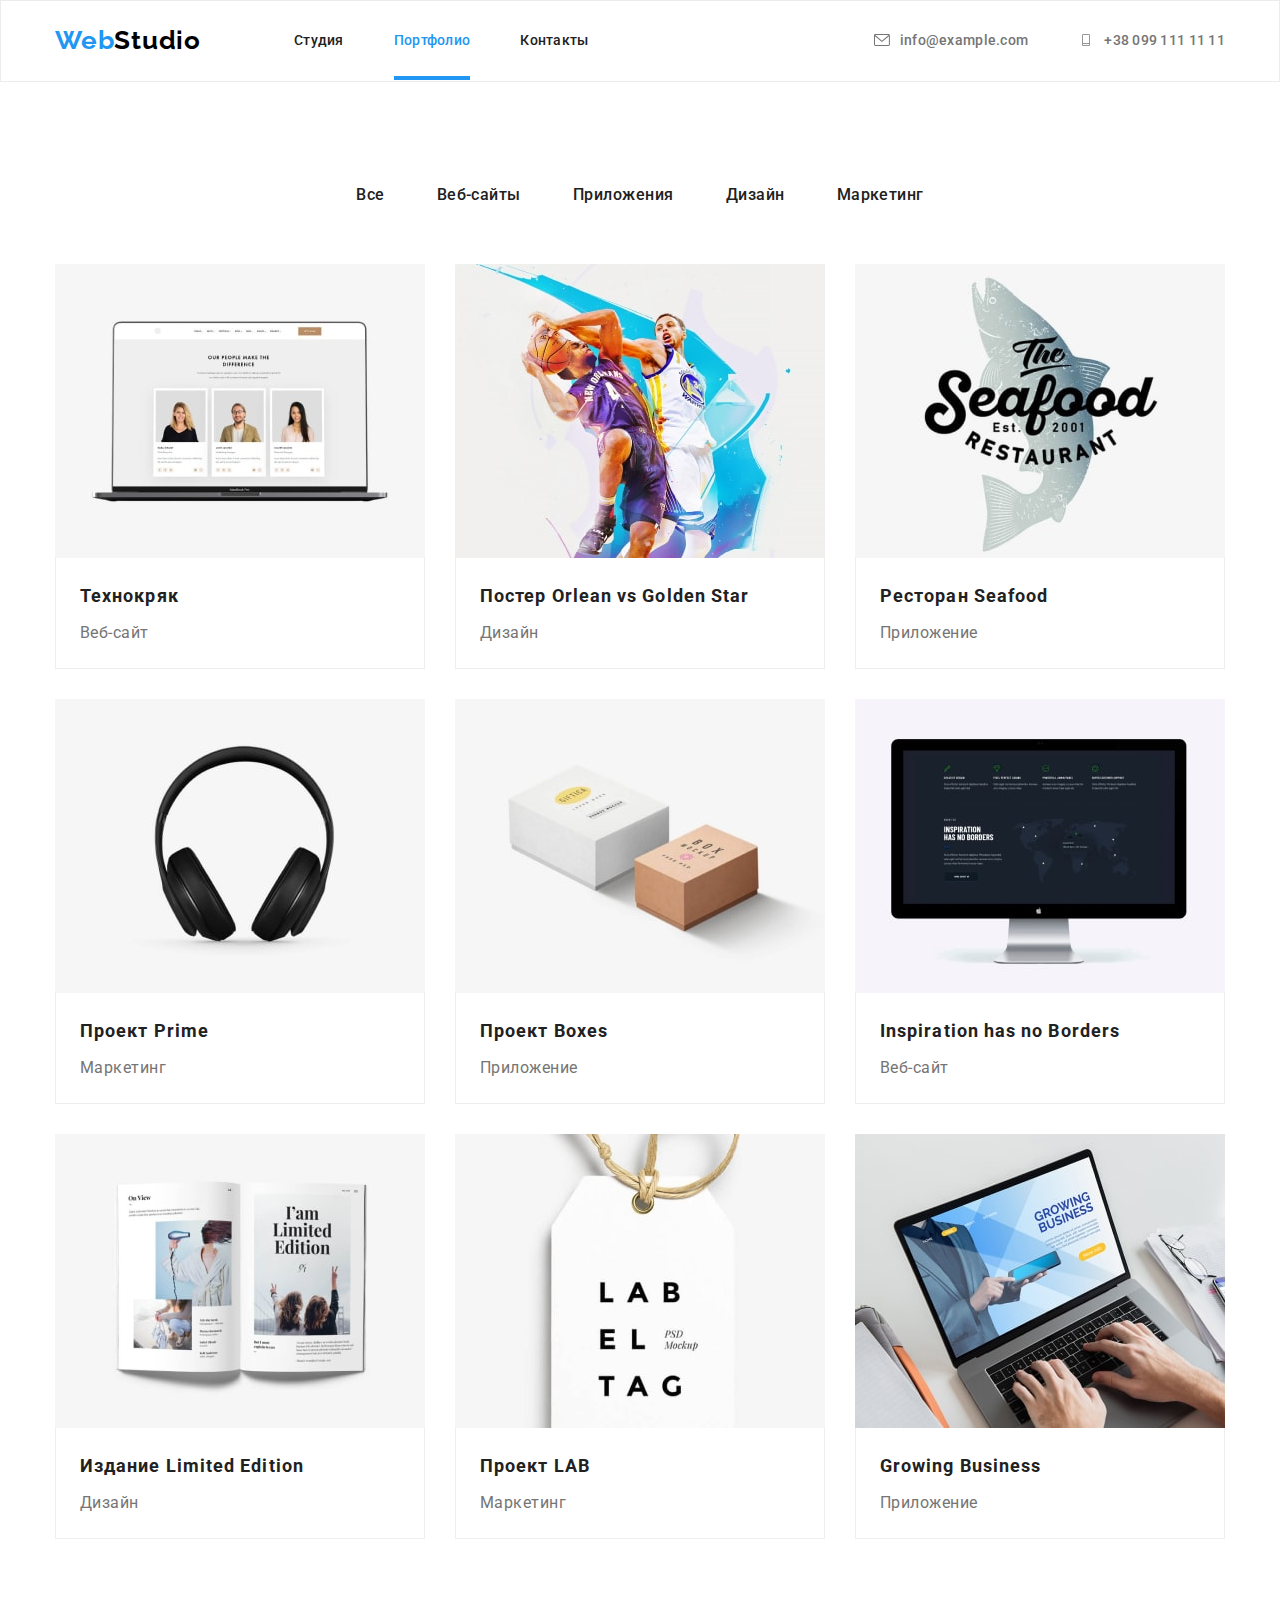
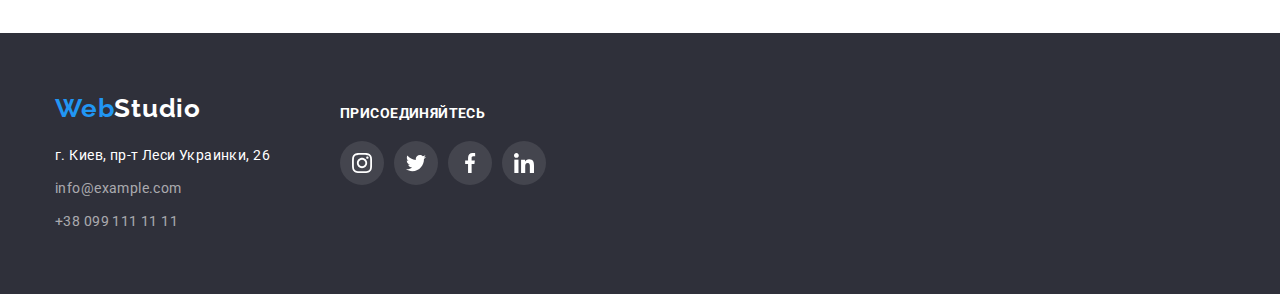
==== portfolio.html @ bbee6337 "новый репозиторий" ====
<!DOCTYPE html>
<html lang="ru">

<head>
    <meta charset="UTF-8">
    <meta name="viewport" content="width=device-width, initial-scale=1.0">
    <title>Студия</title>
    <link rel="stylesheet"
        href="https://cdnjs.cloudflare.com/ajax/libs/modern-normalize/1.0.0/modern-normalize.min.css">
    <link rel="preconnect" href="https://fonts.gstatic.com">
    <link href="https://fonts.googleapis.com/css2?family=Roboto:wght@400;500;700;900&display=swap" rel="stylesheet">
    <link rel="preconnect" href="https://fonts.gstatic.com">
    <link href="https://fonts.googleapis.com/css2?family=Raleway:wght@700&display=swap" rel="stylesheet">
    <link rel="stylesheet" href="./css/styles.css">
</head>

<body>
    <!-- Верхняя линия -->
    <header class="header">
        <div class="container">
            <nav class="navigation">
                <a class="logo" href="index.html">Web<span class="logo-studio-black">Studio</span></a>
    
                <ul class="nav-menu">
                    <li class="nav-menu-list">
                        <a class="nav-list-link" href="index.html">Студия</a>
                    </li>
                    <li class="nav-menu-list">
                        <a class="nav-list-link current" href="portfolio.html">Портфолио</a>
                    </li>
                    <li class="nav-menu-list">
                        <a class="nav-list-link" href="contacts.html">Контакты</a>
                    </li>
                </ul>
            </nav>
            <address class="address">
                <ul class="address-list">
                    <li class="address-list-item">
                        <a class="studio-address-link" href="mailto:info@example.com ">
                            <svg class="address-list-icon" width="16" height="12">
                                <use href="./images/sprite.svg#mail"></use>
                            </svg>info@example.com
                        </a>
                    </li>
                    <li class="address-list-item">
                        <a class="studio-address-link" href="tel:+380991111111"><svg class="address-list-icon" width="16"
                                height="12">
                                <use href="./images/sprite.svg#telephone"></use>
                            </svg>+38 099 111 11 11
                        </a>
                    </li>
                </ul>
            </address>
        </div>
    </header>
    <main>
    <!-- portfolio -->
    <main>
        <section class="portfolio section">
            <div class="container">
                <h1 class="visually-hidden">портфолио студии</h1>
                <ul class="portfolio-button">
                    <li class="item"><a href="" class="button">Все</a> </li>
                    <li class="item"><a href="" class="button">Веб-сайты</a> </li>
                    <li class="item"><a href="" class="button">Приложения</a> </li>
                    <li class="item"><a href="" class="button">Дизайн</a> </li>
                    <li class="item"><a href="" class="button">Маркетинг</a> </li>
                </ul>
                <ul class="card-set">
                    <li class="card-item">
                        <a class="card-link" href="">
                            <div class="card-image-wrapper">
                                <img src="./images/portfolio-img/img-1.jpg"
                                alt="ноутбук с открытой веб-страницей" width="370" height="294">
                                <p class="overlay">Технокряк это современная площадка распространения коронавируса. Компании используют эту платформу
                                    для цифрового шпионажа и атак на защищённые сервера конкурентов.</p>
                            </div>
                            <div class="card-content">
                                <h2 class="card-item-title">Технокряк</h2>
                                <p class="card-item-type">Веб-сайт</p>
                            </div>
                        </a>
                    </li>

                    <li class="card-item">
                        <a class="card-link" href="">
                            <div class="card-image-wrapper">
                                <img src="./images/portfolio-img/img-2.jpg"
                                alt="два баскетболиста с мячом" width="370" height="294">
                                <p class="overlay">Lorem ipsum dolor sit, amet consectetur adipisicing elit. Quidem deleniti aut animi quibusdam eveniet, reiciendis sed, laudantium praesentium autem unde suscipit earum nihil totam soluta.</p>
                            </div>
                            <div class="card-content">
                                <h2 class="card-item-title">Постер <span lang="en">Orlean vs Golden Star</span></h2>
                                <p class="card-item-type">Дизайн</p>
                            </div>
                        </a>
                    </li>

                    <li class="card-item">
                        <a class="card-link" href="">
                            <div class="card-image-wrapper">
                                <img src="./images/portfolio-img/img-3.jpg" alt="логотип ресторана"
                                width="370" height="294">
                                <p class="overlay">Lorem ipsum dolor sit, amet consectetur adipisicing elit. Quidem deleniti aut animi quibusdam
                                    eveniet, reiciendis sed, laudantium praesentium autem unde suscipit earum nihil totam soluta.</p>
                            </div>
                            <div class="card-content">
                                <h2 class="card-item-title">Ресторан <span lang="en">Seafood</span></h2>
                                <p class="card-item-type">Приложение</p>
                            </div>
                        </a>
                    </li>

                    <li class="card-item">
                        <a class="card-link" href="">
                            <div class="card-image-wrapper">
                                <img src="./images/portfolio-img/img-4.jpg" alt="наушники"
                                width="370" height="294">
                                <p class="overlay">Lorem ipsum dolor sit, amet consectetur adipisicing elit. Quidem deleniti aut animi quibusdam
                                    eveniet, reiciendis sed, laudantium praesentium autem unde suscipit earum nihil totam soluta.</p>
                            </div>
                            <div class="card-content">
                                <h2 class="card-item-title">Проект <span lang="en">Prime</span></h2>
                                <p class="card-item-type">Маркетинг</p>
                            </div>
                        </a>
                    </li>

                    <li class="card-item">
                        <a class="card-link" href="">
                            <div class="card-image-wrapper">
                                <img src="./images/portfolio-img/img-5.jpg" alt="две коробки"
                                width="370" height="294">
                                <p class="overlay">Lorem ipsum dolor sit, amet consectetur adipisicing elit. Quidem deleniti aut animi quibusdam
                                    eveniet, reiciendis sed, laudantium praesentium autem unde suscipit earum nihil totam soluta.</p>
                            </div>
                            <div class="card-content">
                                <h2 class="card-item-title">Проект <span lang="en">Boxes</span></h2>
                                <p class="card-item-type">Приложение</p>
                            </div>
                        </a>
                    </li>

                    <li class="card-item">
                        <a class="card-link" href="">
                            <div class="card-image-wrapper">
                                <img src="./images/portfolio-img/img-6.jpg"
                                alt="моноблочный пк с открытой веб-страницей" width="370" height="294">
                            <p class="overlay">Lorem ipsum dolor sit, amet consectetur adipisicing elit. Quidem deleniti aut animi quibusdam
                                eveniet, reiciendis sed, laudantium praesentium autem unde suscipit earum nihil totam soluta.</p>
                            </div>
                            <div class="card-content">
                                <h2 class="card-item-title"><span lang="en">Inspiration has no Borders</span></h2>
                                <p class="card-item-type">Веб-сайт</p>
                            </div>
                        </a>
                    </li>

                    <li class="card-item">
                        <a class="card-link" href="">
                            <div class="card-image-wrapper">
                                <img src="./images/portfolio-img/img-7.jpg" alt="открытая книга"
                                width="370" height="294">
                                <p class="overlay">Lorem ipsum dolor sit, amet consectetur adipisicing elit. Quidem deleniti aut animi quibusdam
                                    eveniet, reiciendis sed, laudantium praesentium autem unde suscipit earum nihil totam soluta.</p>
                            </div>
                            <div class="card-content">
                                <h2 class="card-item-title">Издание <span lang="en">Limited Edition</span></h2>
                                <p class="card-item-type">Дизайн</p>
                            </div>
                        </a>
                    </li>

                    <li class="card-item">
                        <a class="card-link" href="">
                            <div class="card-image-wrapper">
                                <img src="./images/portfolio-img/img-8.jpg" alt="бирка с логотипом"
                                width="370" height="294">
                                <p class="overlay">Lorem ipsum dolor sit, amet consectetur adipisicing elit. Quidem deleniti aut animi quibusdam
                                    eveniet, reiciendis sed, laudantium praesentium autem unde suscipit earum nihil totam soluta.</p>
                            </div>
                            <div class="card-content">
                                <h2 class="card-item-title">Проект <span lang="en">LAB</span></h2>
                                <p class="card-item-type">Маркетинг</p>
                            </div>
                        </a>
                    </li>

                    <li class="card-item ">
                        <a class="card-link" href="">
                            <div class="card-image-wrapper">
                                <img src="./images/portfolio-img/img-9.jpg" alt="человек печатает на ноутбуке"
                                width="370" height="294">
                                <p class="overlay">Lorem ipsum dolor sit, amet consectetur adipisicing elit. Quidem deleniti aut animi quibusdam
                                    eveniet, reiciendis sed, laudantium praesentium autem unde suscipit earum nihil totam soluta.</p>
                            </div>
                            <div class="card-content">
                                <h2 class="card-item-title"><span lang="en">Growing Business</span></h2>
                                <p class="card-item-type">Приложение</p>
                            </div>
                        </a>
                    </li>
                </ul>
            </div>
        </section>


    </main>
    <!-- Подвал -->
    <footer class="footer">
        <div class="container">
            <div class="footer-contacts">
                <a class="logo" href="./">Web<span class="logo-studio-white">Studio</span></a>
                <ul class="address">
                    <li class="address-item ">
                        <a class="footer-address" href="https://goo.gl/maps/x4nBV2eikP3uwNPG8" target="_blank">г. Киев, пр-т
                            Леси Украинки, 26</a>
                    </li>
                    <li class="mail-item">
                        <a class="footer-mail" href="mailto:info@example.com">info@example.com</a>
                    </li>
                    <li class="tel-item">
                        <a class="footer-tel" href="tel:+380991111111">+38 099 111 11 11</a>
                    </li>
                </ul>
            </div>
            <div class="footer-social">
                <p class="social-call">присоединяйтесь</p>
                <ul class="footer-social-list list">
                    <li class="footer-social-item">
                        <a class="footer-social-link" href="">
                            <svg class="footer-list-icon">
                                <use href="./images/sprite.svg#instagram"></use>
                            </svg>
                        </a>
                    </li>
                    <li class="footer-social-item">
                        <a class="footer-social-link" href="">
                            <svg class="footer-social-icon">
                                <use href="./images/sprite.svg#twitter"></use>
                            </svg>
                        </a>
                    </li>
                    <li class="footer-social-item">
                        <a class="footer-social-link" href="">
                            <svg class="footer-social-icon">
                                <use href="./images/sprite.svg#facebook"></use>
                            </svg>
                        </a>
                    </li>
                    <li class="footer-social-item">
                        <a class="footer-social-link" href="">
                            <svg class="footer-social-icon">
                                <use href="./images/sprite.svg#linkedin"></use>
                            </svg>
                        </a>
                    </li>
                </ul>
            </div>
        </div>
    </footer>
    </body>
    
    </html>
---- css/styles.css ----
:root {
  --card-set-gap: 30px;
}

h1,
h2,
h3,
h4,
h5,
h6 {
  margin: 0;
}

.list {
  list-style: none;
}

.link {
  text-decoration: none;
}

ul,
ol {
  margin: 0;
  padding: 0;
}

p {
  margin: 0;
}

img {
  display: block;
  max-width: 100%;
  height: auto;
}

body {
  scroll-behavior: smooth;
}

ul {
  list-style-type: none;
}

.section {
  padding-top: 94px;
  padding-bottom: 94px;
}

.container {
  width: 1200px;
  margin: 0 auto;
  padding-right: 15px;
  padding-left: 15px;
  margin-left: auto;
  margin-right: auto;
}

a {
  text-decoration: none;
}

.visually-hidden {
  position: absolute;
  width: 1px;
  height: 1px;
  margin: -1px;
  border: 0;
  padding: 0;
  white-space: nowrap;
  clip-path: inset(100%);
  clip: rect(0 0 0 0);
  overflow: hidden;
}

/* ========== HEADER ==========*/

.header {
  display: flex;
  align-items: center;
  padding-top: 24px;
  padding-bottom: 25px;
  border: 1px solid #ececec;
}

.header .container {
  display: flex;
  align-items: center;
}

.navigation {
  display: flex;
  align-items: center;
}

.nav-menu {
  display: flex;
  /*padding-top: 32px;
  padding-bottom: 32px;*/
}

.logo-studio-black {
  color: black;
}

.logo-studio-white {
  color: white;
}

.nav-menu-list:not(:last-child) {
  margin-right: 50px;
}

.header .address {
  margin-left: auto;
}

.header .logo {
  font-family: "Raleway", sans-serif;
  font-weight: 700;
  font-size: 26px;
  line-height: 1.192;
  letter-spacing: 0.03em;
  color: #2196f3;
  margin-right: 93px;
}

.nav-menu .nav-list-link.current {
  color: #2196f3;
}
.nav-list-link {
  font-family: "Roboto", sans-serif;
  font-weight: 500;
  font-size: 14px;
  line-height: 1.143;
  letter-spacing: 0.02em;

  position: relative;

  color: #212121;

  transition: all 250ms cubic-bezier(0.4, 0, 0.2, 1);
}

.nav-list-link.current::after {
  content: "";
  display: block;
  width: 100%;
  height: 4px;
  position: absolute;
  bottom: -32px;

  background-color: #2196f3;
}

.studio-address-link {
  display: flex;
  align-items: center;
  font-family: "Roboto", sans-serif;
  font-weight: 500;
  font-size: 14px;
  line-height: 1.143;
  letter-spacing: 0.02em;

  color: #757575;
}

.nav-list-link:hover,
.nav-list-link:focus,
.studio-address-link:hover,
.studio-address-link:focus {
  color: #2196f3;
}

.studio-address-link:hover .address-list-icon,
.studio-address-link:focus .address-list-icon {
  fill: #2196f3;
}

.address-list {
  display: flex;
  font-style: normal;
}

.address-list-item:not(:last-child) {
  margin-right: 50px;
}

.address-list-item {
  display: flex;
  justify-content: space-between;
}

.address-list-icon {
  margin-right: 10px;
  fill: #757575;
}

/* ========== HERO ==========*/

.hero-baner {
  text-align: center;
  justify-content: center;
  align-items: center;
  background-image: linear-gradient(
      rgba(47, 48, 58, 0.4),
      rgba(47, 48, 58, 0.4)
    ),
    url("../images/hero/hero-bg.jpg");
  background-position: center;
  max-width: 1600px;
  height: 600px;
  margin-left: auto;
  margin-right: auto;
  padding-top: 200px;
  padding-bottom: 200px;
}

.hero-title {
  font-family: "Roboto", sans-serif;
  width: 696px;
  height: 120px;
  left: 452px;
  top: 280px;
  margin: auto;
  font-weight: 900;
  font-size: 44px;
  line-height: 1.364;
  letter-spacing: 0.06em;
  text-transform: uppercase;
  color: #ffffff;
  margin-bottom: 30px;
}

.hero .main-button {
  display: block;
  margin: 0 auto;
}

.main-button {
  font-family: "Roboto", sans-serif;
  font-weight: 700;
  font-size: 16px;
  letter-spacing: 0.06em;
  background: #2196f3;
  color: #ffffff;
  min-width: 200px;
  height: 50px;
  padding: 10px 32px;
  border-radius: 4px;
  cursor: pointer;
}

/* ========== FEATURES ==========*/

.feauture-title {
  font-family: "Roboto", sans-serif;
  font-weight: 700;
  font-size: 14px;
  line-height: 1.143;
  letter-spacing: 0.03em;
  text-transform: uppercase;
  color: #212121;
  margin-bottom: 10px;
  margin-top: 30px;
}

.feauture-description {
  font-family: Roboto;
  font-weight: 400;
  font-size: 14px;
  line-height: 1.714;
  letter-spacing: 0.03em;
  color: #757575;
}

.feature-list-item:not(:last-child) {
  margin-right: 30px;
}

.feature-item-icon {
  display: flex;
  border-radius: 4px;
  background-color: #f5f4fa;
  padding-top: 25px;
  padding-bottom: 25px;
  width: 270px;
}

.feature-list-icon {
  height: 70px;
}

.feature-list-item {
  width: 270px;
}

.feature-list {
  display: flex;
  justify-content: space-between;
  padding-top: 94px;
}

/* ========== ABOUT PIC ==========*/

.gallery-title {
  font-family: "Roboto", sans-serif;
  text-align: center;
  font-weight: 700;
  font-size: 36px;
  line-height: 1.167;
  letter-spacing: 0.03em;
  margin-bottom: 50px;

  color: #212121;
}

.gallery-list-item {
  position: relative;
}

.gallery-image-label {
  display: flex;
  align-items: center;
  justify-content: center;
  position: absolute;
  bottom: 0;
  width: 100%;
  height: 70px;
  background-color: rgba(47, 48, 58, 0.8);

  font-family: Roboto;
  font-weight: 700;
  font-size: 14px;
  line-height: 1.143;
  text-align: center;
  letter-spacing: 0.03em;
  text-transform: uppercase;

  color: #ffffff;
}

.gallery-list {
  display: flex;
}

.gallery-list-item:not(:last-child) {
  margin-right: 30px;
}
/* ========== OUR TEAM ==========*/

.studio-team {
  background-color: #f5f4fa;
}

.team-wrapper {
  padding-top: 30px;
}

.team-title {
  font-family: "Roboto", sans-serif;

  text-align: center;
  font-weight: 700;
  font-size: 36px;
  line-height: 1.167;
  letter-spacing: 0.03em;
  color: #212121;
  margin-bottom: 50px;
}

.team-list {
  display: flex;
  justify-content: center;
}

.team-member {
  font-family: "Roboto", sans-serif;
  text-align: center;
  font-weight: 500;
  font-size: 16px;
  line-height: 1.188;
  letter-spacing: 0.03em;
  color: #212121;
  margin-bottom: 10px;
}

.member-post {
  font-family: "Roboto", sans-serif;
  text-align: center;
  font-weight: 400;
  font-size: 16px;
  line-height: 1.188;
  letter-spacing: 0.03em;
  color: #757575;
  margin-bottom: 16px;
}

.team-list-item:not(:last-child) {
  margin-right: 30px;
}

.team-list-item {
  background: #ffffff;
  box-shadow: 0px 1px 3px rgba(0, 0, 0, 0.12), 0px 1px 1px rgba(0, 0, 0, 0.14),
    0px 2px 1px rgba(0, 0, 0, 0.2);
  border-radius: 0px 0px 4px 4px;
  padding-bottom: 30px;
}

.social-list {
  display: flex;
  justify-content: space-between;
  padding-right: 32px;
  padding-left: 32px;
}

.social-list-link {
  display: flex;
  justify-content: center;
  align-items: center;
  border-radius: 50%;
  width: 44px;
  height: 44px;
  background-color: #ffffff;
}

.social-list-icon {
  fill: #afb1b8;
  width: 20px;
  height: 20px;
}

.social-list-link,
.social-list-icon {
  transition: all 250ms cubic-bezier(0.4, 0, 0.2, 1);
}

.social-list-link:hover,
.social-list-link:focus {
  background-color: #2196f3;
}

.social-list-link:hover .social-list-icon,
.social-list-link:focus .social-list-icon {
  fill: #ffffff;
}

/* ========== CLIENTS ==========*/

.client-title {
  font-family: "Roboto", sans-serif;

  text-align: center;
  font-weight: 700;
  font-size: 36px;
  line-height: 1.167;
  letter-spacing: 0.03em;
  color: #212121;
  margin-bottom: 50px;
}

.client-list-link {
  display: flex;
  justify-content: center;
  align-items: center;
  border-radius: 4px;
  width: 170px;
  height: 90px;
  border: 1px solid #afb1b8;
  box-sizing: border-box;
}

.client-list {
  display: flex;
  justify-content: space-between;
}

.client-list-icon {
  width: 170px;
  height: 90px;
  fill: #afb1b8;
}

.client-list-icon,
.client-list-link {
  transition: all 250ms cubic-bezier(0.4, 0, 0.2, 1);
}

.client-list-link:hover,
.client-list-link:focus {
  background-color: #ffffff;
  border-color: #2196f3;
}

.client-list-link:hover .client-list-icon,
.client-list-link:focus .client-list-icon {
  fill: #2196f3;
}

/* ========== FOOTER ==========*/

.footer {
  background-color: #2f303a;
  display: flex;
}

.footer > .container {
  display: flex;
}

.address-item:not(:last-child) {
  margin-bottom: 9px;
}

.address-item {
  text-decoration: none;
}

.footer-address {
  font-family: "Roboto", sans-serif;
  font-weight: 400;
  font-size: 14px;
  line-height: 1.714;
  letter-spacing: 0.03em;
  color: #ffffff;
  margin-top: 20px;
}

.footer-contacts {
  padding-top: 60px;
  padding-bottom: 60px;
}

.footer-contacts .address {
  margin-top: 20px;
}

.footer-contacts .logo {
  font-family: "Raleway", sans-serif;
  font-weight: 700;
  font-size: 26px;
  line-height: 1.192;
  letter-spacing: 0.03em;
  color: #2196f3;
}

.footer-mail,
.footer-tel {
  font-family: "Roboto", sans-serif;
  font-weight: 400;
  font-size: 14px;
  line-height: 1.714;
  letter-spacing: 0.03em;
  color: rgba(255, 255, 255, 0.6);
}

.mail-item {
  margin-bottom: 9px;
}

.footer-social {
  padding-top: 72px;
  padding-bottom: 100px;
  padding-left: 70px;
}

.footer-social-list {
  display: flex;
}

.footer-social-list .footer-social-item:not(:last-child) {
  margin-right: 10px;
}

.footer-social-icon {
  width: 20px;
  height: 20px;
  fill: #ffffff;
}

.footer-social-link {
  display: flex;
  justify-content: center;
  align-items: center;
  border-radius: 50%;
  width: 44px;
  height: 44px;
  background-color: rgba(255, 255, 255, 0.1);
}

.footer-list-icon {
  fill: #ffffff;
  width: 20px;
  height: 20px;
}

.footer-social-link,
.footer-list-icon {
  transition: all 250ms cubic-bezier(0.4, 0, 0.2, 1);
}

/*.footer-contacts .footer-social {
  display: flex;
  justify-content: ;
}*/

.footer-social-link:hover,
.footer-social-link:focus {
  background-color: #2196f3;
}

.social-list-link:hover .footer-list-icon,
.social-list-link:focus .footer-list-icon {
  fill: #ffffff;
}

.social-call {
  font-family: Roboto;
  font-weight: 700;
  font-size: 14px;
  line-height: 1.143;
  letter-spacing: 0.03em;
  text-transform: uppercase;

  color: #ffffff;
  margin-bottom: 20px;
}

.footer-social-item .social-list-link {
  background-color: rgba(255, 255, 255, 0.1);
}

/*========== BACKDROP ==========*/

.backdrop {
  position: fixed;
  top: 0;
  left: 0;
  width: 100%;
  height: 100%;

  background-color: rgba(0, 0, 0, 0.1);
  transition: all 300ms linear;
}

.backdrop .is-hidden .modal {
  transform: translate(-50%, -50%) scale(0);
}

.modal {
  position: absolute;
  top: 50%;
  left: 50%;
  transform: translate(-50%, -50%) scale(1);
  width: 528px;
  min-height: 581px;
  transition: transform 300ms linear;
  background-color: #ffffff;
}

.close-button {
  width: 30px;
  height: 30px;
  background-color: #ffffff;
  border: 1px solid rgba(0, 0, 0, 0.1);
  border-radius: 50%;
  cursor: pointer;

  position: absolute;
  top: 8px;
  right: 8px;

  padding: 0px;
  display: flex;
  justify-content: center;
  align-items: center;
}

.close-button-icon {
  width: 18px;
  height: 18px;
}

.is-hidden {
  opacity: 0;
  visibility: hidden;
  pointer-events: none;
}

/* ========== PORTFOLIO ==========*/

.button-list {
  display: flex;
  justify-content: center;
}

/*========== FLEX-CONTAINER ==========*/
.portfolio-button {
  display: flex;
  justify-content: center;
  margin-bottom: 50px;
}

.flex-container {
  padding-left: 15px;
  padding-right: 15px;
  margin-right: auto;
  margin-left: auto;
  display: flex;
  flex-wrap: wrap;
}

/*.card-content {
  padding-right: 24px;
  padding-left: 24px;
  padding-top: 20px;
  padding-bottom: 20px;
}*/

.card-set {
  padding: 0;
  margin: 0;
  list-style: none;
  /*outline: 1px solid tomato;*/
  display: flex;
  flex-wrap: wrap;
  margin-left: -30px;
  margin-top: -30px;
}

.card-set > .card-item {
  /*outline: 1px solid yellow;*/
  flex-basis: calc(100% / 3 - var(--card-set-gap));
  margin-left: var(--card-set-gap);
  margin-top: var(--card-set-gap);
}

.button-list {
  margin-top: 94px;
  margin-bottom: 50px;
  margin-left: auto;
  margin-right: auto;
}

.button {
  display: inline-block;
  text-align: center;
  padding: 6px 22px;
  font-family: "Roboto", sans-serif;
  font-weight: 500;
  font-size: 16px;
  line-height: 1.625;
  letter-spacing: 0.03em;
  color: #212121;

  border-radius: 4px;
  transition: all 250ms cubic-bezier(0.4, 0, 0.2, 1);
}

.button:hover,
.button:focus {
  color: #ffffff;
  background-color: #2196f3;
  box-shadow: 0px 3px 1px rgba(0, 0, 0, 0.1), 0px 1px 2px rgba(0, 0, 0, 0.08),
    0px 2px 2px rgba(0, 0, 0, 0.12);
}

.item:not(:last-child) {
  margin-right: 8px;
}

.card-link {
  display: block;
}

.card-item {
  box-sizing: border-box;
}

.card-link,
.card-item {
  transition: all 250ms cubic-bezier(0.4, 0, 0.2, 1);
}

.card-item:hover,
.card-link:focus {
  box-sizing: border-box;
  box-shadow: 0px 1px 1px rgba(0, 0, 0, 0.12), 0px 4px 4px rgba(0, 0, 0, 0.06),
    1px 4px 6px rgba(0, 0, 0, 0.16);
}

.card-image-wrapper {
  position: relative;
  overflow: hidden;
}

.overlay {
  position: absolute;
  top: 0;
  left: 0;
  background-color: rgba(33, 150, 243, 0.9);
  color: #ffffff;
  padding: 63px 24px;
  font-family: Roboto;
  font-size: 18px;
  line-height: 1.556;
  letter-spacing: 0.03em;

  transition: 250ms cubic-bezier(0.4, 0, 0.2, 1);
  transform: translateY(100%);
}

.card-link:hover .overlay,
.card-link:focus .overlay {
  transform: translateY(0%);
}

.card-item-title {
  font-family: "Roboto", sans-serif;
  font-weight: 700;
  font-size: 18px;
  line-height: 2;
  letter-spacing: 0.06em;
  color: #212121;
}

.card-item-type {
  font-family: "Roboto", sans-serif;
  font-weight: 400;
  font-size: 16px;
  line-height: 1.875;
  letter-spacing: 0.03em;
  color: #757575;
  margin-top: 4px;
}

.card-content {
  padding: 20px 24px;
  background: #ffffff;
  border: 1px solid #eeeeee;
  border-top: none;
  box-sizing: border-box;
}

/* ========== CONTACTS ========== */

.contact-text {
  background-color: orange;
  text-align: center;
  text-transform: uppercase;
  font-size: 100px;
}
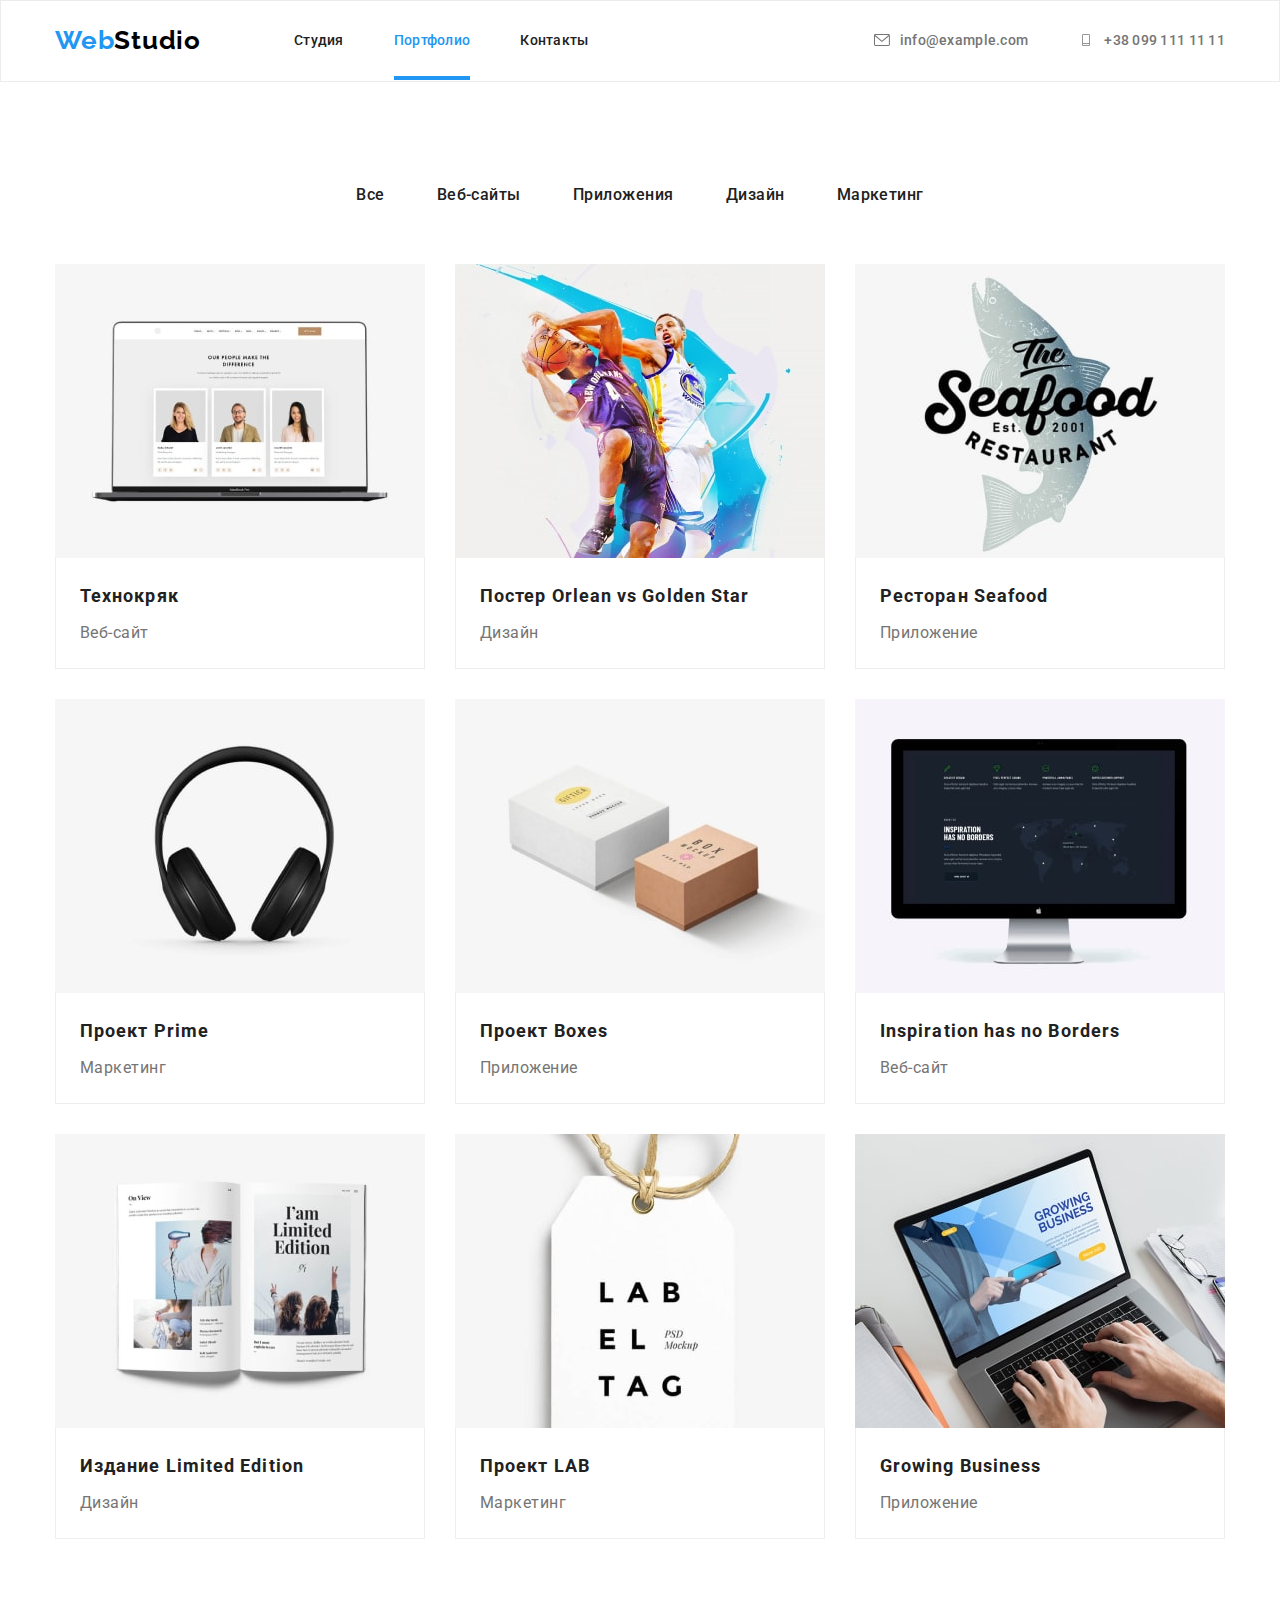
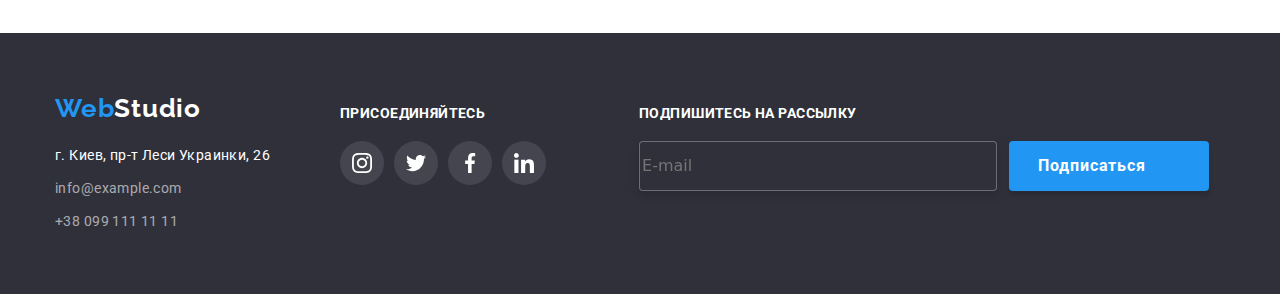
==== commit b268d892: "чекбокс" ====
--- a/portfolio.html
+++ b/portfolio.html
@@ -257,8 +257,74 @@
                     </li>
                 </ul>
             </div>
+            <div class="footer-subscription">
+                <p class="footer-subscription-text">Подпишитесь на рассылку</p>
+                <form class="footer-form">
+                    <input type="email" placeholder="E-mail" name="email-subscription" class="email-subscription">
+                    <button type="submit" class="footer-form-button">Подписаться
+                        <svg class="subscription-icon">
+                            <use href="./images/sprite.svg#telegram"></use>
+                        </svg>
+                    </button>
+                </form>
+            </div>
+    
         </div>
     </footer>
+    
+    <div class="backdrop is-hidden" data-modal>
+        <div class="modal">
+            <button type="button" class="close-button" data-modal-close>
+                <svg class="close-button-icon">
+                    <use href="./images/sprite.svg#close-button"></use>
+                </svg>
+            </button>
+            <form class="modal-form">
+                <label class="modal-form-field">
+                    Имя
+                    <span class="modal-form-input-wrapper">
+                        <input type="text" name="user-name" class="modal-form-input">
+                        <svg class="modal-form-icon">
+                            <use href="./images/sprite.svg#modal-icon-user"></use>
+                        </svg>
+                    </span>
+    
+                </label>
+                <label class="modal-form-field">
+                    Телефон
+                    <span class="modal-form-input-wrapper">
+                        <input type="text" name="user-name" class="modal-form-input">
+                        <svg class="modal-form-icon">
+                            <use href="./images/sprite.svg#modal-icon-tel"></use>
+                        </svg>
+                    </span>
+                </label>
+                <label class="modal-form-field">
+                    Почта
+                    <span class="modal-form-input-wrapper">
+                        <input type="tel" name="user-tel" class="modal-form-input">
+                        <svg class="modal-form-icon">
+                            <use href="./images/sprite.svg#modal-icon-email"></use>
+                        </svg>
+                    </span>
+                </label>
+                <label class="modal-form-field">
+                    Комментарий
+                    <textarea class="modal-form-message" name="user-message" id="user-message" placeholder="Введите текст"
+                        cols="30" rows="10"></textarea>
+                </label>
+                <input class="modal-form-policy visually-hidden" id="user-policy" type="checkbox" name="user-policy"
+                    value=" acept-policy">
+                <label for="user-policy" class="modal-form-policy-text">Соглашаюсь с рассылкой и принимаю <a
+                        class="contract-terms" href="">Условия договора</a>
+                </label>
+                <button type="submit" class="modal-form-button">Отправить</button>
+            </form>
+    
+        </div>
+    </div>
+    
+    <script src="./js/modal.js"></script>
     </body>
     
     </html>--- a/css/styles.css
+++ b/css/styles.css
@@ -632,6 +632,66 @@
   background-color: rgba(255, 255, 255, 0.1);
 }
 
+.footer-subscription-text {
+  font-family: Roboto;
+  font-weight: 700;
+  font-size: 14px;
+  line-height: 1.143;
+  letter-spacing: 0.03em;
+  text-transform: uppercase;
+  margin-bottom: 20px;
+
+  color: #ffffff;
+}
+
+.footer-form {
+  display: flex;
+}
+
+.footer-subscription {
+  margin-left: 93px;
+  padding-top: 72px;
+}
+
+.email-subscription {
+  border: 1px solid rgba(255, 255, 255, 0.3);
+  box-sizing: border-box;
+  filter: drop-shadow(0px 4px 4px rgba(0, 0, 0, 0.15));
+  border-radius: 4px;
+  background: #2f303a;
+  width: 358px;
+  height: 50px;
+  margin-right: 12px;
+}
+
+.footer-form-button {
+  display: flex;
+  justify-content: center;
+  background: #2196f3;
+  box-shadow: 0px 4px 4px rgba(0, 0, 0, 0.15);
+  border-radius: 4px;
+  width: 200px;
+  height: 50px;
+  border-style: hidden;
+
+  font-family: Roboto;
+  font-style: normal;
+  font-weight: 700;
+  font-size: 16px;
+  line-height: 1.875;
+  align-items: center;
+  text-align: center;
+  letter-spacing: 0.06em;
+
+  color: #ffffff;
+}
+
+.subscription-icon {
+  width: 24px;
+  height: 24px;
+  margin-left: 10px;
+}
+
 /*========== BACKDROP ==========*/
 
 .backdrop {
@@ -658,6 +718,137 @@
   min-height: 581px;
   transition: transform 300ms linear;
   background-color: #ffffff;
+  border-radius: 4px;
+  padding: 40px;
+}
+
+.modal-form {
+  display: flex;
+  flex-direction: column;
+}
+
+.modal-form-input-wrapper {
+  position: relative;
+  display: block;
+  margin-top: 4px;
+}
+
+.modal-form-input {
+  width: 100%;
+  height: 40px;
+  border: 1px solid rgba(33, 33, 33, 0.2);
+  border-radius: 4px;
+  padding-left: 42px;
+  transition: border-color 250ms cubic-bezier(0.4, 0, 0.2, 1);
+}
+
+.modal-form-field {
+  margin-top: 10px;
+}
+
+.modal-form-input:focus {
+  outline: none;
+  border-color: #2196f3;
+}
+.modal-form-input:focus + .modal-form-icon {
+  fill: #2196f3;
+}
+
+.modal-form-icon {
+  position: absolute;
+  bottom: 11px;
+  left: 12px;
+  width: 18px;
+  height: 18px;
+  top: 50%;
+  transform: translateY(-50%);
+  transition: all 250ms cubic-bezier(0.4, 0, 0.2, 1);
+}
+
+.modal-form-message {
+  width: 100%;
+  height: 120px;
+  border: 1px solid rgba(33, 33, 33, 0.2);
+  border-radius: 4px;
+  margin-top: 4px;
+  padding: 12px 16px;
+  resize: none;
+  transition: background-color 250ms cubic-bezier(0.4, 0, 0.2, 1);
+}
+
+.modal-form-message:focus {
+  border-color: #2196f3;
+  outline: none;
+}
+
+.modal-form-policy-text {
+  font-family: Roboto;
+  font-weight: 400;
+  font-size: 14px;
+  line-height: 1.714;
+  letter-spacing: 0.03em;
+  margin-bottom: 20px;
+
+  color: #757575;
+}
+
+.modal-form-policy:checked + .modal-form-policy-text::before {
+  background-image: url("../images/check-mark.svg");
+  background-repeat: no-repeat;
+  background-position: center;
+  background-color: #2196f3;
+  border: hidden;
+}
+
+.modal-form-policy:focus + .modal-form-policy-text {
+  border-color: #b3d7ff;
+  outline: none;
+}
+
+.modal-form-policy-text::before {
+  display: inline-block;
+  width: 16px;
+  height: 15px;
+  border: 2px solid black;
+  border-radius: 2px;
+  content: "";
+  margin-top: 20px;
+  margin-right: 8px;
+}
+
+textarea::placeholder {
+  font-family: Roboto;
+  font-weight: 400;
+  font-size: 14px;
+  line-height: 1.143;
+  letter-spacing: 0.01em;
+
+  color: rgba(117, 117, 117, 0.5);
+}
+
+.contract-terms {
+  text-decoration: underline;
+}
+
+.modal-form-button {
+  box-shadow: 0px 4px 4px rgba(0, 0, 0, 0.15);
+  background-color: #2196f3;
+  border-style: hidden;
+  border-radius: 4px;
+  max-width: 200px;
+  display: block;
+  margin: 0 auto;
+  padding: 10px 55px 10px 56px;
+
+  font-family: Roboto;
+  font-weight: 700;
+  font-size: 16px;
+  line-height: 1.875;
+  align-items: center;
+  text-align: center;
+  letter-spacing: 0.06em;
+
+  color: #ffffff;
 }
 
 .close-button {
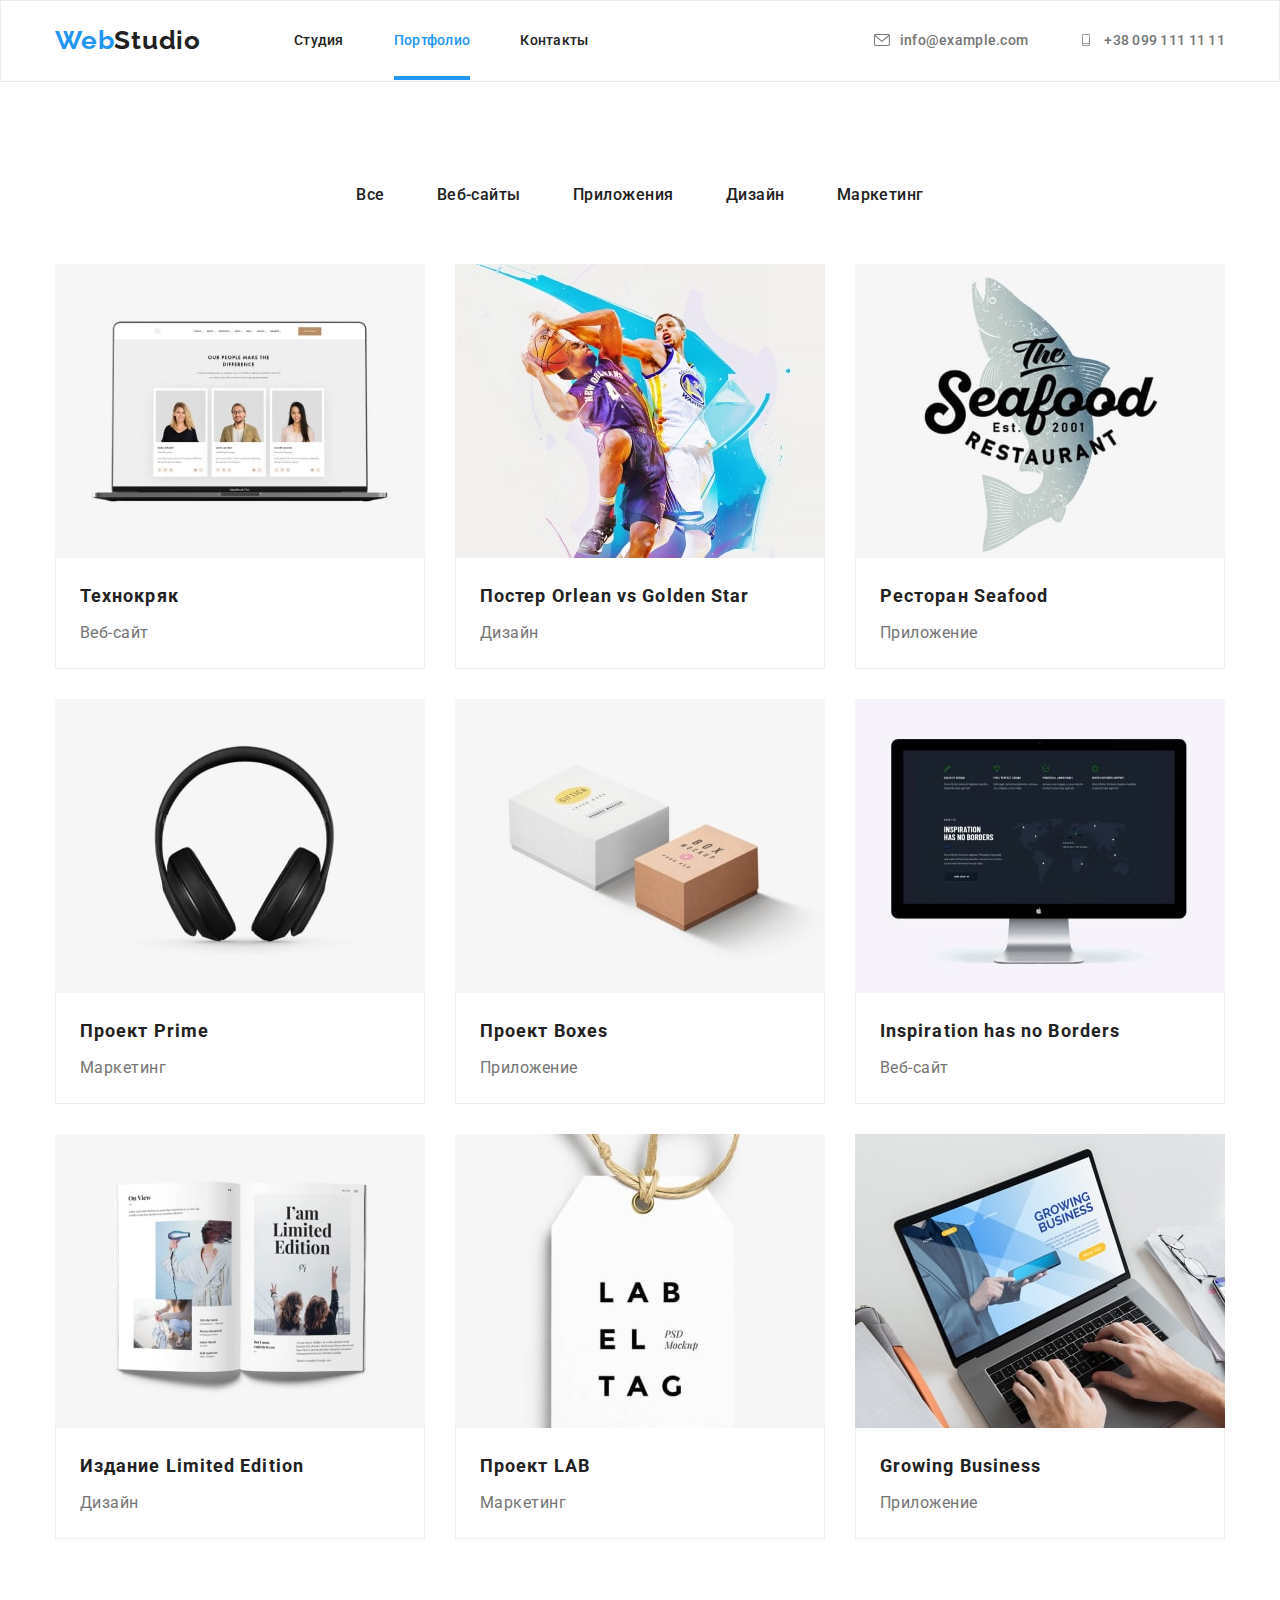
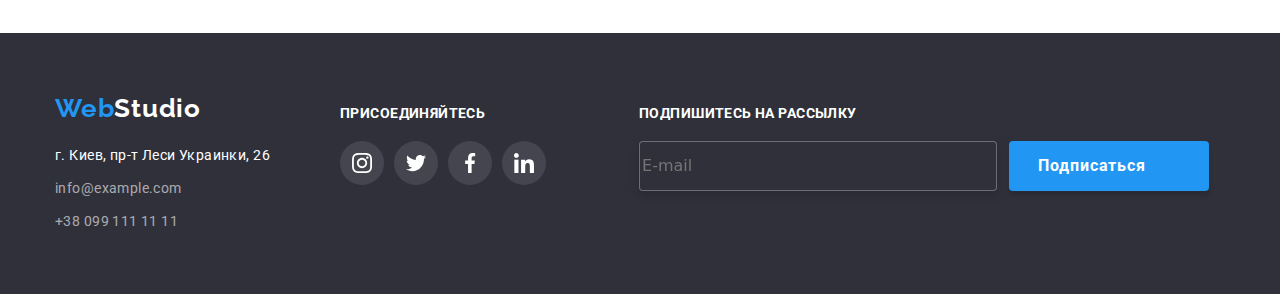
==== commit 928f9728: "portfolio scss" ====
--- a/portfolio.html
+++ b/portfolio.html
@@ -5,6 +5,7 @@
     <meta charset="UTF-8">
     <meta name="viewport" content="width=device-width, initial-scale=1.0">
     <title>Студия</title>
+    <link rel="stylesheet" href="./css/portfolio.min.css" />
     <link rel="stylesheet"
         href="https://cdnjs.cloudflare.com/ajax/libs/modern-normalize/1.0.0/modern-normalize.min.css">
     <link rel="preconnect" href="https://fonts.gstatic.com">
@@ -271,60 +272,6 @@
     
         </div>
     </footer>
-    
-    <div class="backdrop is-hidden" data-modal>
-        <div class="modal">
-            <button type="button" class="close-button" data-modal-close>
-                <svg class="close-button-icon">
-                    <use href="./images/sprite.svg#close-button"></use>
-                </svg>
-            </button>
-            <form class="modal-form">
-                <label class="modal-form-field">
-                    Имя
-                    <span class="modal-form-input-wrapper">
-                        <input type="text" name="user-name" class="modal-form-input">
-                        <svg class="modal-form-icon">
-                            <use href="./images/sprite.svg#modal-icon-user"></use>
-                        </svg>
-                    </span>
-    
-                </label>
-                <label class="modal-form-field">
-                    Телефон
-                    <span class="modal-form-input-wrapper">
-                        <input type="text" name="user-name" class="modal-form-input">
-                        <svg class="modal-form-icon">
-                            <use href="./images/sprite.svg#modal-icon-tel"></use>
-                        </svg>
-                    </span>
-                </label>
-                <label class="modal-form-field">
-                    Почта
-                    <span class="modal-form-input-wrapper">
-                        <input type="tel" name="user-tel" class="modal-form-input">
-                        <svg class="modal-form-icon">
-                            <use href="./images/sprite.svg#modal-icon-email"></use>
-                        </svg>
-                    </span>
-                </label>
-                <label class="modal-form-field">
-                    Комментарий
-                    <textarea class="modal-form-message" name="user-message" id="user-message" placeholder="Введите текст"
-                        cols="30" rows="10"></textarea>
-                </label>
-                <input class="modal-form-policy visually-hidden" id="user-policy" type="checkbox" name="user-policy"
-                    value=" acept-policy">
-                <label for="user-policy" class="modal-form-policy-text">Соглашаюсь с рассылкой и принимаю <a
-                        class="contract-terms" href="">Условия договора</a>
-                </label>
-                <button type="submit" class="modal-form-button">Отправить</button>
-            </form>
-    
-        </div>
-    </div>
-    
-    <script src="./js/modal.js"></script>
     </body>
     
     </html>--- a/css/portfolio.min.css
+++ b/css/portfolio.min.css
@@ -0,0 +1,3 @@
+:root{--card-set-gap: 30px}h1,h2,h3,h4,h5,h6{margin:0}.list{list-style:none}.link{text-decoration:none}ul,ol{margin:0;padding:0}p{margin:0}img{display:block;max-width:100%;height:auto}body{scroll-behavior:smooth}ul{list-style-type:none}.section{padding-top:94px;padding-bottom:94px}.container{width:1200px;margin:0 auto;padding-right:15px;padding-left:15px;margin-left:auto;margin-right:auto}a{text-decoration:none}*,*::before,*::after{-webkit-box-sizing:border-box;box-sizing:border-box}:root{-moz-tab-size:4;-o-tab-size:4;tab-size:4}html{line-height:1.15;-webkit-text-size-adjust:100%}body{margin:0}body{font-family:system-ui,-apple-system,"Segoe UI",Roboto,Helvetica,Arial,sans-serif,"Apple Color Emoji","Segoe UI Emoji"}hr{height:0;color:inherit}abbr[title]{-webkit-text-decoration:underline dotted;text-decoration:underline dotted}b,strong{font-weight:bolder}code,kbd,samp,pre{font-family:ui-monospace, SFMono-Regular, Consolas, "Liberation Mono", Menlo,+ monospace;font-size:1em}small{font-size:80%}sub,sup{font-size:75%;line-height:0;position:relative;vertical-align:baseline}sub{bottom:-0.25em}sup{top:-0.5em}table{text-indent:0;border-color:inherit}button,input,optgroup,select,textarea{font-family:inherit;font-size:100%;line-height:1.15;margin:0}button,select{text-transform:none}button,[type="button"],[type="reset"],[type="submit"]{-webkit-appearance:button}::-moz-focus-inner{border-style:none;padding:0}:-moz-focusring{outline:1px dotted ButtonText}:-moz-ui-invalid{box-shadow:none}legend{padding:0}progress{vertical-align:baseline}::-webkit-inner-spin-button,::-webkit-outer-spin-button{height:auto}[type="search"]{-webkit-appearance:textfield;outline-offset:-2px}::-webkit-search-decoration{-webkit-appearance:none}::-webkit-file-upload-button{-webkit-appearance:button;font:inherit}summary{display:list-item}.visually-hidden{position:absolute;width:1px;height:1px;margin:-1px;border:0;padding:0;white-space:nowrap;-webkit-clip-path:inset(100%);clip-path:inset(100%);clip:rect(0 0 0 0);overflow:hidden}.footer-social-link{display:-webkit-box;display:-ms-flexbox;display:flex;-webkit-box-align:center;-ms-flex-align:center;align-items:center;-webkit-box-pack:center;-ms-flex-pack:center;justify-content:center}.header{display:-webkit-box;display:-ms-flexbox;display:flex;-webkit-box-align:center;-ms-flex-align:center;align-items:center;padding-top:24px;padding-bottom:25px;border:1px solid #ececec}.header .container{display:-webkit-box;display:-ms-flexbox;display:flex;-webkit-box-align:center;-ms-flex-align:center;align-items:center}.header .address{margin-left:auto}.header .logo{font-family:"Raleway",sans-serif;font-weight:700;font-size:26px;line-height:1.192;letter-spacing:0.03em;color:#2196f3;margin-right:93px}.navigation{display:-webkit-box;display:-ms-flexbox;display:flex;-webkit-box-align:center;-ms-flex-align:center;align-items:center}.nav-menu{display:-webkit-box;display:-ms-flexbox;display:flex}.logo-studio-black{color:#212121}.logo-studio-white{color:#fff}.nav-menu-list:not(:last-child){margin-right:50px}.nav-menu .nav-list-link.current{color:#2196f3}.nav-list-link{font-family:"Roboto", sans-serif;font-weight:500;font-size:14px;line-height:1.143;letter-spacing:0.02em;position:relative;color:#212121;-webkit-transition:all 250ms cubic-bezier(0.4, 0, 0.2, 1);transition:all 250ms cubic-bezier(0.4, 0, 0.2, 1)}.nav-list-link.current::after{content:"";display:block;width:100%;height:4px;position:absolute;bottom:-32px;background-color:#2196f3}.studio-address-link{display:-webkit-box;display:-ms-flexbox;display:flex;-webkit-box-align:center;-ms-flex-align:center;align-items:center;font-family:"Roboto",sans-serif;font-weight:500;font-size:14px;line-height:1.143;letter-spacing:0.02em;color:#757575}.nav-list-link:hover,.nav-list-link:focus,.studio-address-link:hover,.studio-address-link:focus{color:#2196f3}.studio-address-link:hover .address-list-icon,.studio-address-link:focus .address-list-icon{fill:#2196f3}.address-list{display:-webkit-box;display:-ms-flexbox;display:flex;font-style:normal}.address-list-item:not(:last-child){margin-right:50px}.address-list-item{display:-webkit-box;display:-ms-flexbox;display:flex;-webkit-box-pack:justify;-ms-flex-pack:justify;justify-content:space-between}.address-list-icon{margin-right:10px;fill:#757575}.footer{background-color:#2f303a;display:-webkit-box;display:-ms-flexbox;display:flex}.footer>.container{display:-webkit-box;display:-ms-flexbox;display:flex}.address-item:not(:last-child){margin-bottom:9px}.address-item{text-decoration:none}.footer-address{font-family:"Roboto",sans-serif;font-weight:400;font-size:14px;line-height:1.714;letter-spacing:0.03em;color:#fff;margin-top:20px}.footer-contacts{padding-top:60px;padding-bottom:60px}.footer-contacts .address{margin-top:20px}.footer-contacts .logo{font-family:"Raleway",sans-serif;font-weight:700;font-size:26px;line-height:1.192;letter-spacing:0.03em;color:#2196f3}.footer-mail,.footer-tel{font-family:"Roboto",sans-serif;font-weight:400;font-size:14px;line-height:1.714;letter-spacing:0.03em;color:rgba(255,255,255,0.6)}.mail-item{margin-bottom:9px}.footer-social{padding-top:72px;padding-bottom:100px;padding-left:70px}.footer-social-list{display:-webkit-box;display:-ms-flexbox;display:flex}.footer-social-list .footer-social-item:not(:last-child){margin-right:10px}.footer-social-icon{width:20px;height:20px;fill:#fff}.footer-social-link{border-radius:50%;width:44px;height:44px;background-color:rgba(255,255,255,0.1)}.footer-list-icon{fill:#fff;width:20px;height:20px}.footer-social-link,.footer-list-icon{-webkit-transition:all 250ms cubic-bezier(0.4, 0, 0.2, 1);transition:all 250ms cubic-bezier(0.4, 0, 0.2, 1)}.footer-social-link:hover,.footer-social-link:focus{background-color:#2196f3}.social-list-link:hover .footer-list-icon,.social-list-link:focus .footer-list-icon{fill:#fff}.social-call{font-family:"Roboto",sans-serif;font-weight:700;font-size:14px;line-height:1.143;letter-spacing:0.03em;text-transform:uppercase;color:#fff;margin-bottom:20px}.footer-social-item .social-list-link{background-color:rgba(255,255,255,0.1)}.footer-subscription-text{font-family:"Roboto",sans-serif;font-weight:700;font-size:14px;line-height:1.143;letter-spacing:0.03em;text-transform:uppercase;margin-bottom:20px;color:#fff}.footer-form{display:-webkit-box;display:-ms-flexbox;display:flex}.footer-subscription{margin-left:93px;padding-top:72px}.email-subscription{border:1px solid rgba(255,255,255,0.3);-webkit-box-sizing:border-box;box-sizing:border-box;-webkit-filter:drop-shadow(0px 4px 4px rgba(0,0,0,0.15));filter:drop-shadow(0px 4px 4px rgba(0,0,0,0.15));border-radius:4px;background:#2f303a;width:358px;height:50px;margin-right:12px}.footer-form-button{display:-webkit-box;display:-ms-flexbox;display:flex;-webkit-box-pack:center;-ms-flex-pack:center;justify-content:center;background:#2196f3;-webkit-box-shadow:0px 4px 4px rgba(0,0,0,0.15);box-shadow:0px 4px 4px rgba(0,0,0,0.15);border-radius:4px;width:200px;height:50px;border-style:hidden;cursor:pointer;font-family:"Roboto",sans-serif;font-style:normal;font-weight:700;font-size:16px;line-height:1.875;-webkit-box-align:center;-ms-flex-align:center;align-items:center;text-align:center;letter-spacing:0.06em;color:#fff}.subscription-icon{width:24px;height:24px;margin-left:10px}.button-list{display:-webkit-box;display:-ms-flexbox;display:flex;-webkit-box-pack:center;-ms-flex-pack:center;justify-content:center}.portfolio-button{display:-webkit-box;display:-ms-flexbox;display:flex;-webkit-box-pack:center;-ms-flex-pack:center;justify-content:center;margin-bottom:50px}.flex-container{padding-left:15px;padding-right:15px;margin-right:auto;margin-left:auto;display:-webkit-box;display:-ms-flexbox;display:flex;-ms-flex-wrap:wrap;flex-wrap:wrap}.card-set{padding:0;margin:0;list-style:none;display:-webkit-box;display:-ms-flexbox;display:flex;-ms-flex-wrap:wrap;flex-wrap:wrap;margin-left:-30px;margin-top:-30px}.card-set>.card-item{-ms-flex-preferred-size:calc(100% / 3 - var(--card-set-gap));flex-basis:calc(100% / 3 - var(--card-set-gap));margin-left:var(--card-set-gap);margin-top:var(--card-set-gap)}.button-list{margin-top:94px;margin-bottom:50px;margin-left:auto;margin-right:auto}.button{display:inline-block;text-align:center;padding:6px 22px;font-family:"Roboto",sans-serif;font-weight:500;font-size:16px;line-height:1.625;letter-spacing:0.03em;color:#212121;border-radius:4px;-webkit-transition:all 250ms cubic-bezier(0.4, 0, 0.2, 1);transition:all 250ms cubic-bezier(0.4, 0, 0.2, 1)}.button:hover,.button:focus{color:#fff;background-color:#2196f3;-webkit-box-shadow:0px 3px 1px rgba(0,0,0,0.1),0px 1px 2px rgba(0,0,0,0.08),0px 2px 2px rgba(0,0,0,0.12);box-shadow:0px 3px 1px rgba(0,0,0,0.1),0px 1px 2px rgba(0,0,0,0.08),0px 2px 2px rgba(0,0,0,0.12)}.item:not(:last-child){margin-right:8px}.card-link{display:block}.card-item{-webkit-box-sizing:border-box;box-sizing:border-box}.card-link,.card-item{-webkit-transition:all 250ms cubic-bezier(0.4, 0, 0.2, 1);transition:all 250ms cubic-bezier(0.4, 0, 0.2, 1)}.card-item:hover,.card-link:focus{-webkit-box-sizing:border-box;box-sizing:border-box;-webkit-box-shadow:0px 1px 1px rgba(0,0,0,0.12),0px 4px 4px rgba(0,0,0,0.06),1px 4px 6px rgba(0,0,0,0.16);box-shadow:0px 1px 1px rgba(0,0,0,0.12),0px 4px 4px rgba(0,0,0,0.06),1px 4px 6px rgba(0,0,0,0.16)}.card-image-wrapper{position:relative;overflow:hidden}.overlay{position:absolute;top:0;left:0;background-color:rgba(33,150,243,0.9);color:#fff;padding:63px 24px;font-family:"Roboto",sans-serif;font-size:18px;line-height:1.556;letter-spacing:0.03em;-webkit-transition:250ms cubic-bezier(0.4, 0, 0.2, 1);transition:250ms cubic-bezier(0.4, 0, 0.2, 1);-webkit-transform:translateY(100%);transform:translateY(100%)}.card-link:hover .overlay,.card-link:focus .overlay{-webkit-transform:translateY(0%);transform:translateY(0%)}.card-item-title{font-family:"Roboto",sans-serif;font-weight:700;font-size:18px;line-height:2;letter-spacing:0.06em;color:#212121}.card-item-type{font-family:"Roboto",sans-serif;font-weight:400;font-size:16px;line-height:1.875;letter-spacing:0.03em;color:#757575;margin-top:4px}.card-content{padding:20px 24px;background:#fff;border:1px solid #eeeeee;border-top:none;-webkit-box-sizing:border-box;box-sizing:border-box}
+/*# sourceMappingURL=portfolio.min.css.map */